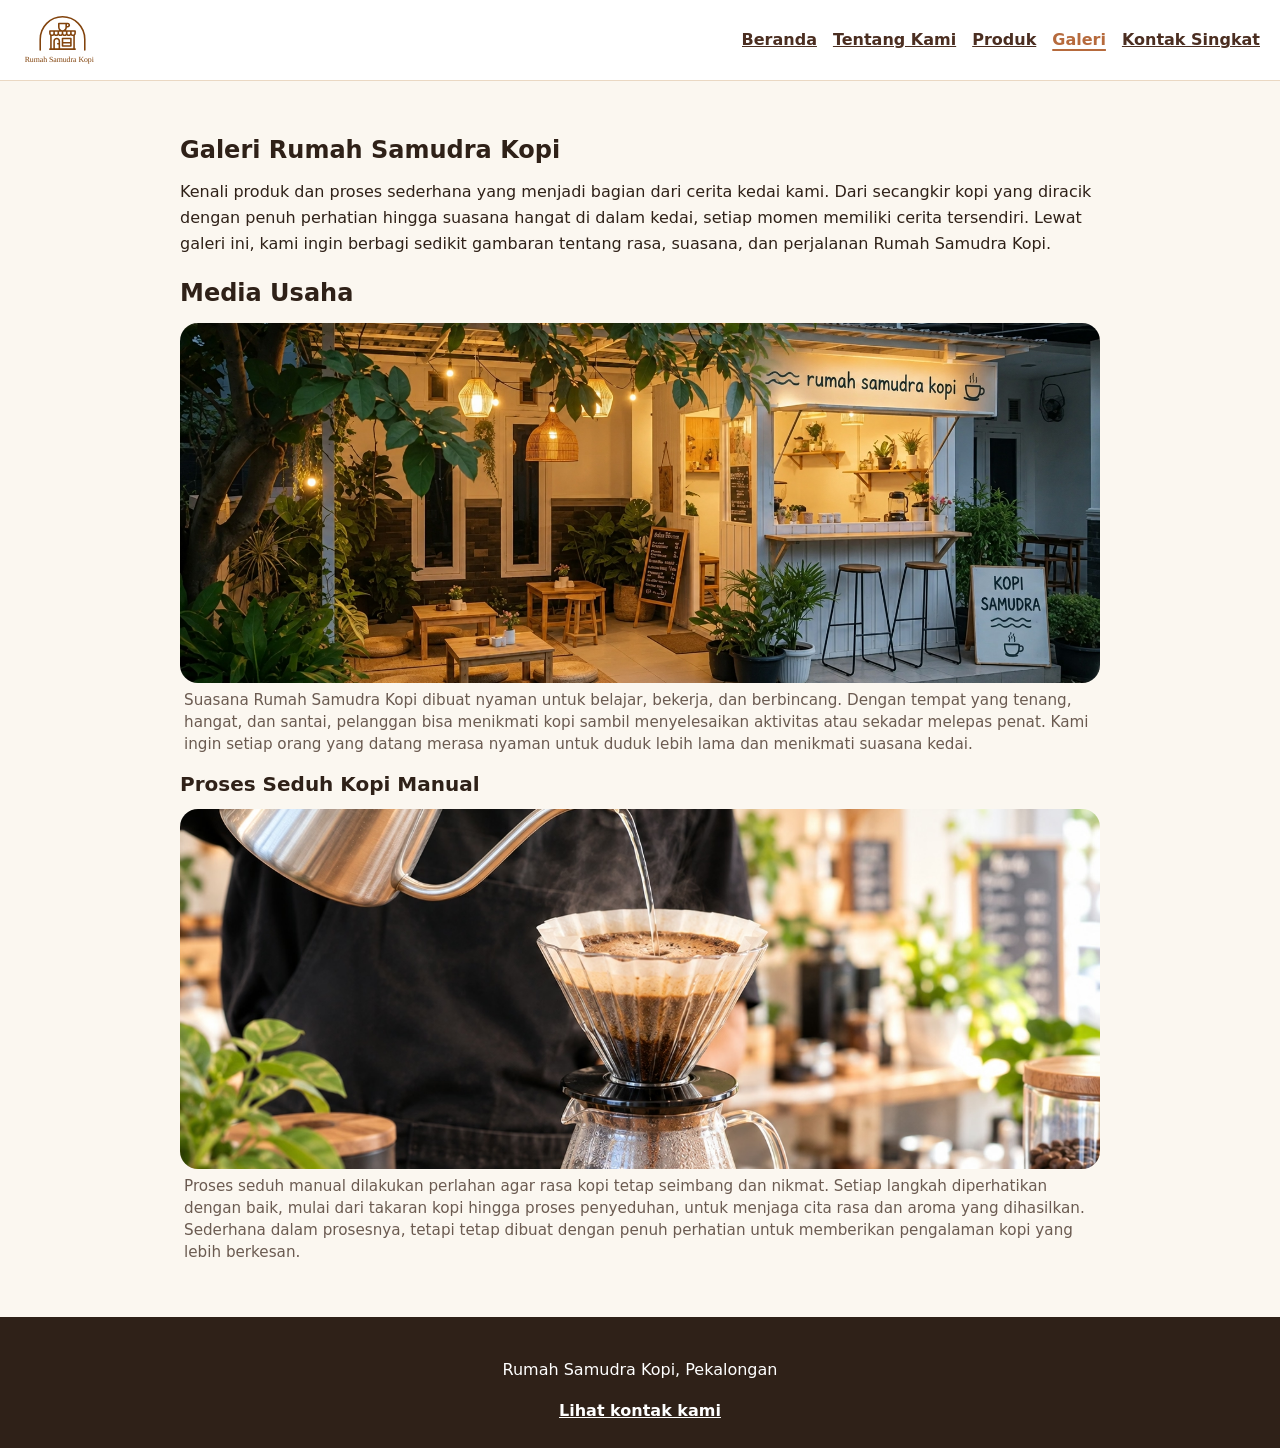
==== galeri.html @ da289825 "feat(p03): tambah media dan katalog produk" ====
<!doctype html>
<html lang="id">
    <head>
        <meta charset="utf-8" />
        <meta name="viewport" content="width=device-width, initial-scale=1" />
        <title>Galeri Rumah Samudra Kopi</title>
        <link rel="stylesheet" href="css/style.css" />
    </head>
    <body>
        <a class="skip-link" href="#galeri">Lewati ke konten utama</a>

        <header class="site-header">
            <a class="brand" href="index.html" aria-label="Rumah Samudra Kopi">
                <img class="brand-logo" src="assets/images/logo_rumah_samudra_kopi.svg" alt="Logo Rumah Samudra Kopi" />
            </a>
            <nav aria-label="Navigasi utama">
                <a href="index.html">Beranda</a>
                <a href="tentang.html">Tentang Kami</a>
                <a href="produk.html">Produk</a>
                <a class="active" aria-current="page" href="galeri.html">Galeri</a>
                <a href="index.html#kontak">Kontak Singkat</a>
            </nav>
        </header>

        <main id="galeri" class="page">
            <section aria-labelledby="galeri-title">
                <h1 id="galeri-title">Galeri Rumah Samudra Kopi</h1>
                <p>Kenali produk dan proses sederhana yang menjadi bagian dari cerita kedai kami. Dari secangkir kopi yang diracik dengan penuh perhatian hingga suasana hangat di dalam kedai, setiap momen memiliki cerita tersendiri. Lewat galeri ini, kami ingin berbagi sedikit gambaran tentang rasa, suasana, dan perjalanan Rumah Samudra Kopi.</p>
            </section>

            <section aria-labelledby="media-title">
                <h2 id="media-title">Media Usaha</h2>
                <div class="gallery-list">
                    <figure class="media-card">
                        <img src="assets/images/rumah_samudra_kopi.avif" alt="Bagian depan Rumah Samudra Kopi dengan area duduk dan tanaman" />
                        <figcaption>Suasana Rumah Samudra Kopi dibuat nyaman untuk belajar, bekerja, dan berbincang. Dengan tempat yang tenang, hangat, dan santai, pelanggan bisa menikmati kopi sambil menyelesaikan aktivitas atau sekadar melepas penat. Kami ingin setiap orang yang datang merasa nyaman untuk duduk lebih lama dan menikmati suasana kedai.</figcaption>
                    </figure>
                    <h3 class="media-title">Proses Seduh Kopi Manual</h3>
                    <figure class="media-card media-card-second">
                        <img src="assets/images/rumah_samudra_kopi2.avif" alt="gambar orang menuang air ke dripper kopi" />
                        <figcaption>Proses seduh manual dilakukan perlahan agar rasa kopi tetap seimbang dan nikmat. Setiap langkah diperhatikan dengan baik, mulai dari takaran kopi hingga proses penyeduhan, untuk menjaga cita rasa dan aroma yang dihasilkan. Sederhana dalam prosesnya, tetapi tetap dibuat dengan penuh perhatian untuk memberikan pengalaman kopi yang lebih berkesan.</figcaption>
                    </figure>
                </div>
            </section>

        </main>

        <footer class="site-footer">
            <p>Rumah Samudra Kopi, Pekalongan</p>
            <a class="whatsapp-link" href="index.html#kontak">Lihat kontak kami</a>
        </footer>
        <script src="js/script.js"></script>
    </body>
</html>
---- css/style.css ----
body {
    margin: 0;
    color: #2f2118;
    background-color: #fbf7f0;
    font-family: system-ui, -apple-system, BlinkMacSystemFont, "Segoe UI", sans-serif;
    line-height: 1.6;
}

button,
input,
textarea,
select {
    font: inherit;
}

.skip-link {
    position: absolute;
    top: -3rem;
    left: 1rem;
    z-index: 2;
    padding: 0.5rem 0.75rem;
    color: #ffffff;
    background: #2f2118;
}

.skip-link:focus {
    top: 1rem;
}

.site-header {
    display: flex;
    align-items: center;
    justify-content: space-between;
    gap: 16px;
    min-width: 0;
    padding: 5px 20px;
    background: #ffffff;
    border-bottom: 1px solid #ead8c3;
    flex-wrap: nowrap;
}

.brand {
    display: inline-flex;
    align-items: center;
    justify-content: center;
    text-decoration: none;
    white-space: nowrap;
    line-height: 1;
    flex: 0 0 auto;
}

.brand-logo {
    display: block;
    width: 85px;
    height: 70px;
    object-fit: contain;
    border-radius: 8px;
    -webkit-border-radius: 8px;
    -moz-border-radius: 8px;
    -ms-border-radius: 8px;
    -o-border-radius: 8px;
}

nav {
    display: flex;
    align-items: center;
    gap: 16px;
    flex-wrap: nowrap;
    white-space: nowrap;
    min-width: 0;
    overflow-x: auto;
    scrollbar-width: thin;
}

nav a,
.whatsapp-link {
    color: #4b2e21;
    font-weight: 700;
}

nav a.active {
    color: #b66a3c;
    text-decoration: underline;
    text-decoration-thickness: 2px;
    text-underline-offset: 4px;
}

a:focus-visible,
button:focus-visible {
    outline: 3px solid #ffd166;
    outline-offset: 4px;
}

.page {
    max-width: 920px;
    margin: 0 auto;
    padding: 32px 20px;
}

.hero {
    position: relative;
    isolation: isolate;
    padding: 36px;
    color: #ffffff;
    background-image: linear-gradient(rgba(47, 33, 24, 0.7), rgba(47, 33, 24, 0.7)), url("../assets/images/rumah_samudra_kopi.avif");
    background-position: center;
    background-size: cover;
    border-radius: 24px;
    -webkit-border-radius: 24px;
    -moz-border-radius: 24px;
    -ms-border-radius: 24px;
    -o-border-radius: 24px;
}

.hero h1 {
    margin: 8px 0;
    font-size: 38px;
    line-height: 1.1;
    font-weight: 700;
}

.hero p {
    margin: 8px 0 16px;
    line-height: 1.5;
    font-weight: 400;
}

.hero .eyebrow {
    margin-bottom: 8px;
    font-size: 14px;
    font-weight: 700;
}

section {
    margin-block: 18px;
}

.page > section > h1,
.page > section > h2,
.page > section > p {
    margin-top: 10px;
    margin-bottom: 10px;
}

.media-title {
    margin: 4px 0 4px;
    font-size: 1.25rem;
    line-height: 1.3;
}

.eyebrow {
    margin: 0 0 8px;
    letter-spacing: 0.14em;
    text-transform: uppercase;
}

.products {
    padding-left: 1.2rem;
}

.products article,
.values-list article {
    padding: 12px 16px;
    margin-bottom: 12px;
    background: #ffffff;
    border-left: 4px solid #b66a3c;
    border-radius: 12px;
}

.products h3,
.products p,
.values-list h3,
.values-list p {
    margin: 0;
}

.profile-section {
    margin-top: 28px;
}

.profile-image {
    display: block;
    width: 100%;
    max-width: 560px;
    height: 340px;
    margin: 18px 0 14px;
    object-fit: cover;
    object-position: center;
    border-radius: 20px;
    box-shadow: 0 12px 30px rgba(47, 33, 24, 0.12);
}

.info-box {
    width: min(100%, 480px);
    box-sizing: border-box;
    margin: 20px auto 0;
    padding: 14px 16px;
    color: #ffffff;
    background: #4b2e21;
    border-radius: 12px;
    text-align: center;
    box-shadow: 0 8px 18px rgba(75, 46, 33, 0.12);
}

.info-box h3 {
    margin: 0 0 6px;
    font-size: 1rem;
    font-weight: 700;
}

.info-box p {
    margin: 3px 0;
    line-height: 1.35;
    font-weight: 400;
}

.values-list {
    padding-left: 1.2rem;
}

button {
    padding: 12px 18px;
    color: black;
    font-weight: 700;
    cursor: pointer;
    background: yellow;
    border: 0;
    border-radius: 12px;
}

button:focus-visible {
    outline: 3px solid #b84a2b;
    outline-offset: 3px;
}

.site-footer {
    padding: 24px;
    color: #ffffff;
    text-align: center;
    background: #2f2118;
}

.site-footer h2 {
    margin-top: 0;
}

.site-footer .whatsapp-link {
    color: #ffffff;
}

img {
    max-width: 100%;
    height: auto;
}

figure {
    margin: 0 0 16px;
}

figcaption {
    margin-top: 8px;
    color: #6b5b51;
}

.gallery-list {
    display: grid;
    gap: 8px;
}

.media-card-second {
    margin-top: 0;
}

.gallery-list .media-card {
    margin-bottom: 4px;
}

.media-card img {
    display: block;
    width: 100%;
    max-height: 360px;
    object-fit: cover;
    border-radius: 18px;
}

.media-card figcaption {
    margin-top: 6px;
    padding: 0 4px;
    font-size: 0.95rem;
    line-height: 1.45;
}

.table-wrapper {
    overflow-x: auto;
    border-radius: 12px;
}

table {
    width: 100%;
    min-width: 560px;
    border-collapse: collapse;
    background: #ffffff;
}

caption {
    margin-bottom: 8px;
    font-weight: 700;
    text-align: left;
}

th,
td {
    padding: 10px;
    text-align: left;
    border: 1px solid #ead8c3;
}

thead {
    color: #ffffff;
    background: #4b2e21;
}

tbody th {
    font-weight: 700;
}

tbody tr:nth-child(even) {
    background: #fbf7f0;
}

@media (max-width: 640px) {
    .site-header {
        align-items: center;
        flex-direction: row;
        justify-content: space-between;
    }

    nav {
        gap: 10px;
        font-size: 0.9rem;
    }

    .hero {
        padding: 28px 24px;
    }
}
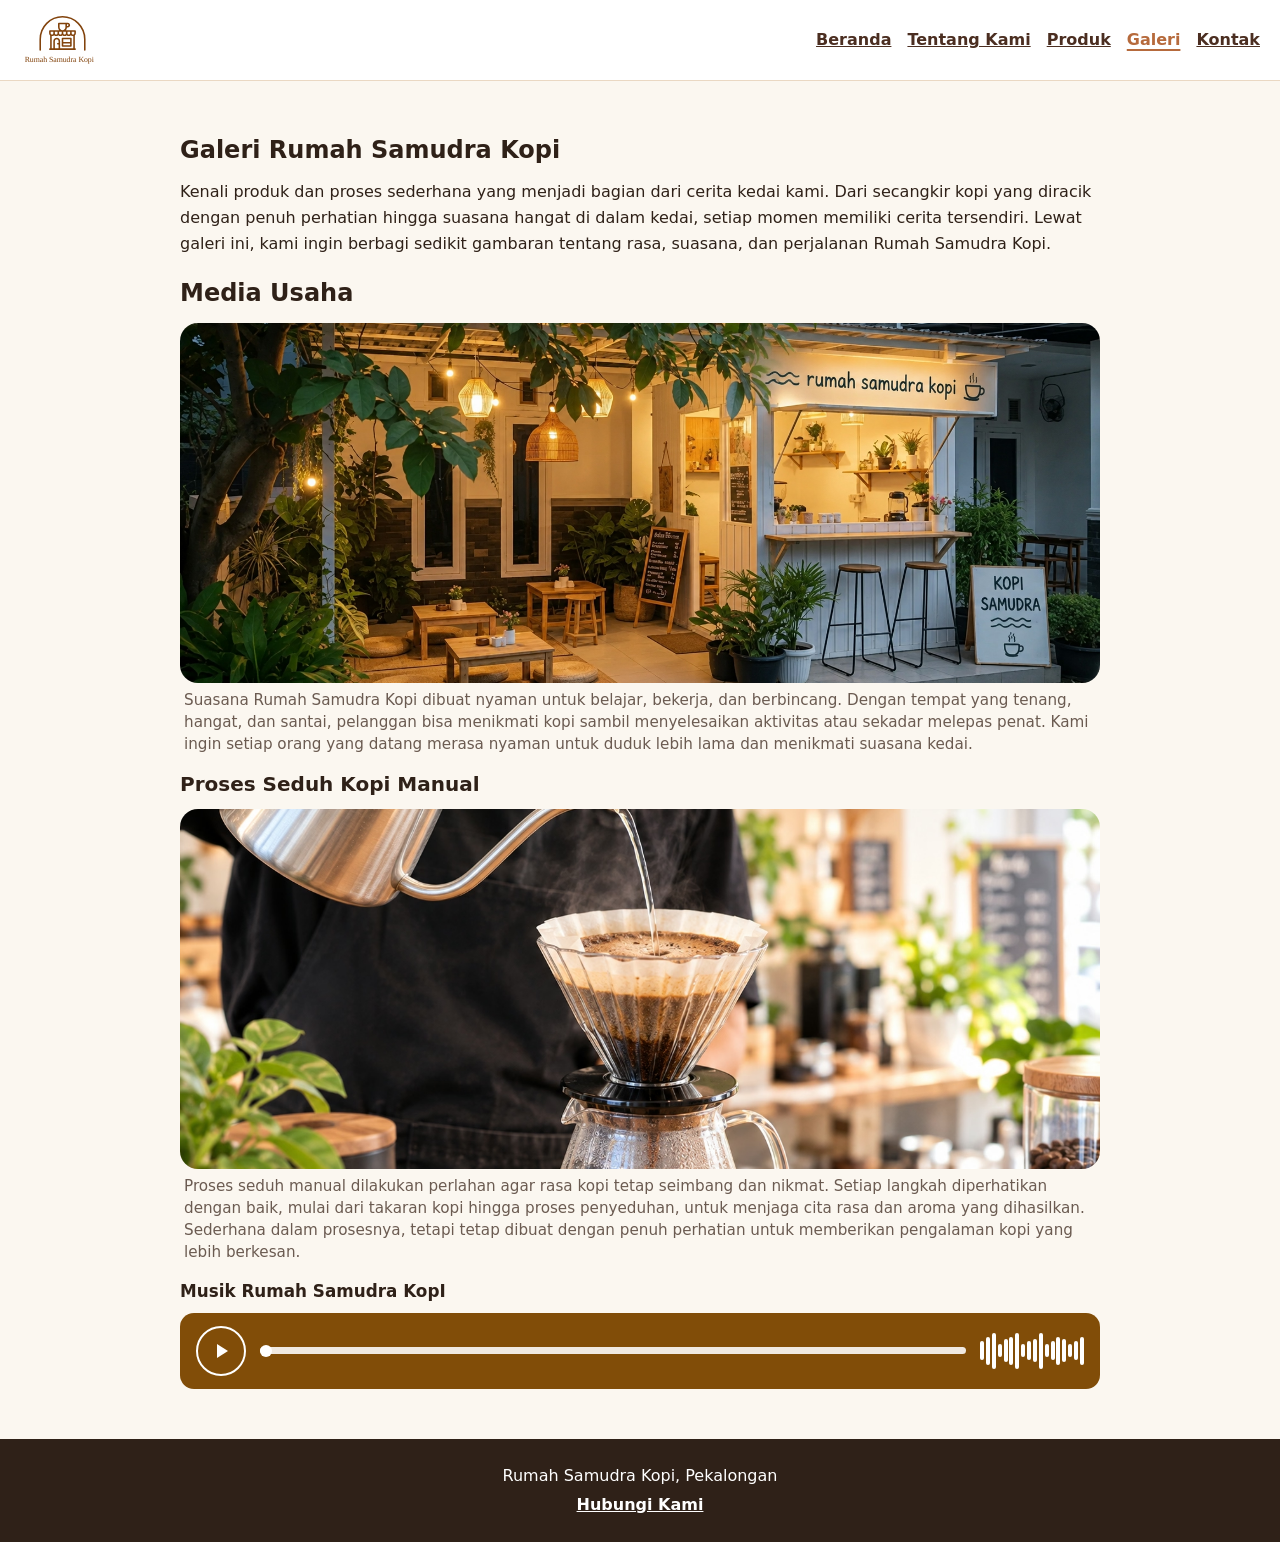
==== commit 67546021: "feat(p04): add accessible contact form and preview" ====
--- a/galeri.html
+++ b/galeri.html
@@ -18,7 +18,7 @@
                 <a href="tentang.html">Tentang Kami</a>
                 <a href="produk.html">Produk</a>
                 <a class="active" aria-current="page" href="galeri.html">Galeri</a>
-                <a href="index.html#kontak">Kontak Singkat</a>
+                <a href="kontak.html">Kontak</a>
             </nav>
         </header>
 
@@ -40,6 +40,17 @@
                         <img src="assets/images/rumah_samudra_kopi2.avif" alt="gambar orang menuang air ke dripper kopi" />
                         <figcaption>Proses seduh manual dilakukan perlahan agar rasa kopi tetap seimbang dan nikmat. Setiap langkah diperhatikan dengan baik, mulai dari takaran kopi hingga proses penyeduhan, untuk menjaga cita rasa dan aroma yang dihasilkan. Sederhana dalam prosesnya, tetapi tetap dibuat dengan penuh perhatian untuk memberikan pengalaman kopi yang lebih berkesan.</figcaption>
                     </figure>
+                    <h3 class="audio-title">Musik Rumah Samudra KopI</h3>
+                    <div class="audio-player" aria-label="Audio Secangkir Cerita">
+                        <audio preload="metadata" src="assets/audio/Secangkir_Cerita.mp3"></audio>
+                        <button class="audio-toggle" type="button" aria-label="Putar Secangkir Cerita">
+                            <svg class="audio-play-icon" viewBox="0 0 24 24" aria-hidden="true"><path d="M8 5v14l11-7z" /></svg>
+                            <svg class="audio-pause-icon" viewBox="0 0 24 24" aria-hidden="true"><path d="M7 5h4v14H7zM15 5h4v14h-4z" /></svg>
+                        </button>
+                        <input class="audio-progress" type="range" min="0" max="100" value="0" aria-label="Posisi audio Secangkir Cerita" />
+                        <span class="audio-waveform" aria-hidden="true"><i></i><i></i><i></i><i></i><i></i><i></i><i></i><i></i><i></i><i></i><i></i><i></i><i></i><i></i><i></i><i></i><i></i><i></i></span>
+                        <span class="visually-hidden audio-status" aria-live="polite">Audio siap diputar.</span>
+                    </div>
                 </div>
             </section>
 
@@ -47,7 +58,7 @@
 
         <footer class="site-footer">
             <p>Rumah Samudra Kopi, Pekalongan</p>
-            <a class="whatsapp-link" href="index.html#kontak">Lihat kontak kami</a>
+            <a class="whatsapp-link" href="index.html#kontak">Hubungi Kami</a>
         </footer>
         <script src="js/script.js"></script>
     </body>
--- a/css/style.css
+++ b/css/style.css
@@ -240,6 +240,10 @@
     background: #2f2118;
 }
 
+.site-footer p {
+    margin: 0 0 4px;
+}
+
 .site-footer h2 {
     margin-top: 0;
 }
@@ -273,6 +277,142 @@
 
 .gallery-list .media-card {
     margin-bottom: 4px;
+}
+
+.audio-title {
+    margin: 6px 0 2px;
+    font-size: 1.05rem;
+    line-height: 1.3;
+}
+
+.audio-player {
+    display: flex;
+    align-items: center;
+    gap: 14px;
+    min-height: 76px;
+    box-sizing: border-box;
+    padding: 10px 16px;
+    color: #ffffff;
+    background: #814d08;
+    border-radius: 14px;
+}
+
+.audio-toggle {
+    display: grid;
+    flex: 0 0 50px;
+    place-items: center;
+    width: 50px;
+    height: 50px;
+    padding: 0;
+    color: #ffffff;
+    background: transparent;
+    border: 2px solid currentColor;
+    border-radius: 50%;
+}
+
+.audio-toggle svg {
+    width: 24px;
+    height: 24px;
+    fill: currentColor;
+}
+
+.audio-pause-icon,
+.audio-player.is-playing .audio-play-icon {
+    display: none;
+}
+
+.audio-player.is-playing .audio-pause-icon {
+    display: block;
+}
+
+.audio-progress {
+    flex: 1 1 auto;
+    min-width: 30px;
+    height: 24px;
+    margin: 0;
+    appearance: none;
+    background: transparent;
+    cursor: pointer;
+}
+
+.audio-progress::-webkit-slider-runnable-track {
+    height: 7px;
+    background: rgba(255, 255, 255, 0.88);
+    border-radius: 999px;
+}
+
+.audio-progress::-moz-range-track {
+    height: 7px;
+    background: rgba(255, 255, 255, 0.88);
+    border-radius: 999px;
+}
+
+.audio-progress::-webkit-slider-thumb {
+    width: 12px;
+    height: 12px;
+    margin-top: -2.5px;
+    appearance: none;
+    background: #ffffff;
+    border: 0;
+    border-radius: 50%;
+}
+
+.audio-progress::-moz-range-thumb {
+    width: 12px;
+    height: 12px;
+    background: #ffffff;
+    border: 0;
+    border-radius: 50%;
+}
+
+.audio-waveform {
+    display: flex;
+    flex: 0 0 104px;
+    align-items: center;
+    justify-content: space-between;
+    height: 36px;
+    overflow: hidden;
+}
+
+.audio-waveform i {
+    width: 4px;
+    height: 35%;
+    background: #ffffff;
+    border-radius: 4px;
+}
+
+.audio-waveform i:nth-child(4n + 1) { height: 52%; }
+.audio-waveform i:nth-child(4n + 2) { height: 78%; }
+.audio-waveform i:nth-child(4n + 3) { height: 100%; }
+.audio-waveform i:nth-child(5n) { height: 64%; }
+
+.visually-hidden {
+    position: absolute;
+    width: 1px;
+    height: 1px;
+    padding: 0;
+    margin: -1px;
+    overflow: hidden;
+    clip: rect(0, 0, 0, 0);
+    white-space: nowrap;
+    border: 0;
+}
+
+.audio-player.has-error {
+    flex-wrap: wrap;
+}
+
+.audio-player.has-error .audio-status {
+    position: static;
+    width: auto;
+    height: auto;
+    flex-basis: 100%;
+    margin: 0;
+    padding: 0 4px 2px;
+    overflow: visible;
+    clip: auto;
+    white-space: normal;
+    font-size: 0.8rem;
 }
 
 .media-card img {
@@ -295,6 +435,51 @@
     border-radius: 12px;
 }
 
+.field {
+    margin-bottom: 16px;
+}
+
+.field label {
+    display: block;
+    margin-bottom: 6px;
+}
+
+.field input,
+.field select,
+.field textarea {
+    box-sizing: border-box;
+    width: 100%;
+    padding: 10px;
+    border: 1px solid #dccbbc;
+    border-radius: 8px;
+    background: #ffffff;
+}
+
+fieldset {
+    display: grid;
+    gap: 8px;
+    margin: 0 0 16px;
+    padding: 12px;
+    border: 1px solid #dccbbc;
+    border-radius: 8px;
+}
+
+fieldset label {
+    font-weight: 400;
+}
+
+#form-kontak {
+    max-width: 680px;
+}
+
+#preview-form {
+    max-width: 680px;
+    padding: 16px;
+    white-space: pre-wrap;
+    background: #ffffff;
+    border: 1px solid #dccbbc;
+}
+
 table {
     width: 100%;
     min-width: 560px;
@@ -340,6 +525,28 @@
         font-size: 0.9rem;
     }
 
+    .audio-player {
+        gap: 10px;
+        min-height: 68px;
+        padding: 8px 12px;
+        border-radius: 12px;
+    }
+
+    .audio-toggle {
+        flex-basis: 44px;
+        width: 44px;
+        height: 44px;
+    }
+
+    .audio-waveform {
+        flex-basis: 64px;
+        height: 32px;
+    }
+
+    .audio-waveform i {
+        width: 3px;
+    }
+
     .hero {
         padding: 28px 24px;
     }
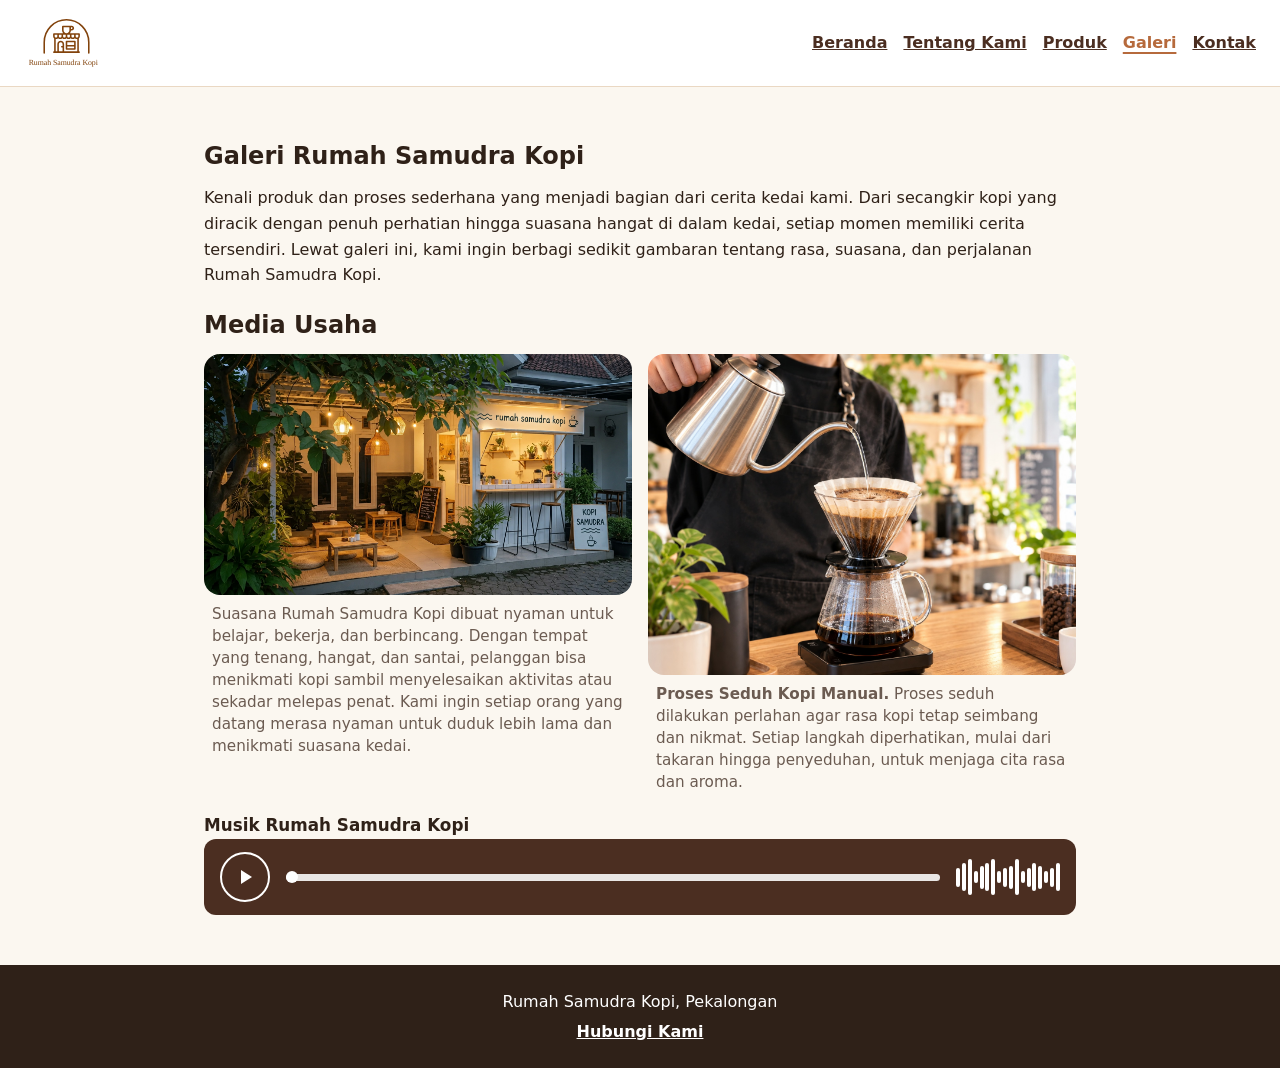
==== commit 3cc172d5: "feat: refresh landing and gallery content" ====
--- a/galeri.html
+++ b/galeri.html
@@ -30,27 +30,26 @@
 
             <section aria-labelledby="media-title">
                 <h2 id="media-title">Media Usaha</h2>
-                <div class="gallery-list">
+                <div class="gallery-grid">
                     <figure class="media-card">
                         <img src="assets/images/rumah_samudra_kopi.avif" alt="Bagian depan Rumah Samudra Kopi dengan area duduk dan tanaman" />
                         <figcaption>Suasana Rumah Samudra Kopi dibuat nyaman untuk belajar, bekerja, dan berbincang. Dengan tempat yang tenang, hangat, dan santai, pelanggan bisa menikmati kopi sambil menyelesaikan aktivitas atau sekadar melepas penat. Kami ingin setiap orang yang datang merasa nyaman untuk duduk lebih lama dan menikmati suasana kedai.</figcaption>
                     </figure>
-                    <h3 class="media-title">Proses Seduh Kopi Manual</h3>
-                    <figure class="media-card media-card-second">
+                    <figure class="media-card">
                         <img src="assets/images/rumah_samudra_kopi2.avif" alt="gambar orang menuang air ke dripper kopi" />
-                        <figcaption>Proses seduh manual dilakukan perlahan agar rasa kopi tetap seimbang dan nikmat. Setiap langkah diperhatikan dengan baik, mulai dari takaran kopi hingga proses penyeduhan, untuk menjaga cita rasa dan aroma yang dihasilkan. Sederhana dalam prosesnya, tetapi tetap dibuat dengan penuh perhatian untuk memberikan pengalaman kopi yang lebih berkesan.</figcaption>
+                        <figcaption><strong>Proses Seduh Kopi Manual.</strong> Proses seduh dilakukan perlahan agar rasa kopi tetap seimbang dan nikmat. Setiap langkah diperhatikan, mulai dari takaran hingga penyeduhan, untuk menjaga cita rasa dan aroma.</figcaption>
                     </figure>
-                    <h3 class="audio-title">Musik Rumah Samudra KopI</h3>
-                    <div class="audio-player" aria-label="Audio Secangkir Cerita">
-                        <audio preload="metadata" src="assets/audio/Secangkir_Cerita.mp3"></audio>
-                        <button class="audio-toggle" type="button" aria-label="Putar Secangkir Cerita">
-                            <svg class="audio-play-icon" viewBox="0 0 24 24" aria-hidden="true"><path d="M8 5v14l11-7z" /></svg>
-                            <svg class="audio-pause-icon" viewBox="0 0 24 24" aria-hidden="true"><path d="M7 5h4v14H7zM15 5h4v14h-4z" /></svg>
-                        </button>
-                        <input class="audio-progress" type="range" min="0" max="100" value="0" aria-label="Posisi audio Secangkir Cerita" />
-                        <span class="audio-waveform" aria-hidden="true"><i></i><i></i><i></i><i></i><i></i><i></i><i></i><i></i><i></i><i></i><i></i><i></i><i></i><i></i><i></i><i></i><i></i><i></i></span>
-                        <span class="visually-hidden audio-status" aria-live="polite">Audio siap diputar.</span>
-                    </div>
+                </div>
+                <h3 class="audio-title">Musik Rumah Samudra Kopi</h3>
+                <div class="audio-player" aria-label="Audio Secangkir Cerita">
+                    <audio preload="metadata" src="assets/audio/Secangkir_Cerita.mp3"></audio>
+                    <button class="audio-toggle" type="button" aria-label="Putar Secangkir Cerita">
+                        <svg class="audio-play-icon" viewBox="0 0 24 24" aria-hidden="true"><path d="M8 5v14l11-7z" /></svg>
+                        <svg class="audio-pause-icon" viewBox="0 0 24 24" aria-hidden="true"><path d="M7 5h4v14H7zM15 5h4v14h-4z" /></svg>
+                    </button>
+                    <input class="audio-progress" type="range" min="0" max="100" value="0" aria-label="Posisi audio Secangkir Cerita" />
+                    <span class="audio-waveform" aria-hidden="true"><i></i><i></i><i></i><i></i><i></i><i></i><i></i><i></i><i></i><i></i><i></i><i></i><i></i><i></i><i></i><i></i><i></i><i></i></span>
+                    <span class="visually-hidden audio-status" aria-live="polite">Audio siap diputar.</span>
                 </div>
             </section>
 
--- a/css/style.css
+++ b/css/style.css
@@ -1,8 +1,41 @@
+:root {
+    --color-primary: #4b2e21;
+    --color-primary-strong: #2f2118;
+    --color-accent: #b66a3c;
+    --color-text: #2f2118;
+    --color-muted: #6b5b51;
+    --color-surface: #ffffff;
+    --color-page: #fbf7f0;
+    --color-border: #dccbbc;
+    --color-border-soft: #ead8c3;
+    --color-focus: #1d4ed8;
+    --color-on-primary: #ffffff;
+    --space-1: 0.5rem;
+    --space-2: 0.75rem;
+    --space-3: 1rem;
+    --space-4: 1.5rem;
+    --space-5: 2rem;
+    --radius-sm: 0.5rem;
+    --radius-md: 0.75rem;
+    --radius-lg: 1rem;
+    --radius-xs: 0.25rem;
+    --radius-pill: 999px;
+    --shadow-card: 0 0.75rem 1.875rem rgb(47 33 24 / 0.12);
+    --shadow-soft: 0 0.5rem 1.125rem rgb(75 46 33 / 0.12);
+}
+
+*,
+*::before,
+*::after {
+    box-sizing: border-box;
+}
+
 body {
     margin: 0;
-    color: #2f2118;
-    background-color: #fbf7f0;
+    color: var(--color-text);
+    background-color: var(--color-page);
     font-family: system-ui, -apple-system, BlinkMacSystemFont, "Segoe UI", sans-serif;
+    font-size: 1rem;
     line-height: 1.6;
 }
 
@@ -18,9 +51,10 @@
     top: -3rem;
     left: 1rem;
     z-index: 2;
-    padding: 0.5rem 0.75rem;
-    color: #ffffff;
-    background: #2f2118;
+    padding: var(--space-1) var(--space-2);
+    color: var(--color-on-primary);
+    background: var(--color-primary-strong);
+    border-radius: var(--radius-sm);
 }
 
 .skip-link:focus {
@@ -31,11 +65,11 @@
     display: flex;
     align-items: center;
     justify-content: space-between;
-    gap: 16px;
+    gap: var(--space-3);
     min-width: 0;
-    padding: 5px 20px;
-    background: #ffffff;
-    border-bottom: 1px solid #ead8c3;
+    padding: var(--space-1) var(--space-4);
+    background: var(--color-surface);
+    border-bottom: 1px solid var(--color-border-soft);
     flex-wrap: nowrap;
 }
 
@@ -54,17 +88,13 @@
     width: 85px;
     height: 70px;
     object-fit: contain;
-    border-radius: 8px;
-    -webkit-border-radius: 8px;
-    -moz-border-radius: 8px;
-    -ms-border-radius: 8px;
-    -o-border-radius: 8px;
+    border-radius: var(--radius-sm);
 }
 
 nav {
     display: flex;
     align-items: center;
-    gap: 16px;
+    gap: var(--space-3);
     flex-wrap: nowrap;
     white-space: nowrap;
     min-width: 0;
@@ -74,60 +104,90 @@
 
 nav a,
 .whatsapp-link {
-    color: #4b2e21;
+    color: var(--color-primary);
     font-weight: 700;
 }
 
 nav a.active {
-    color: #b66a3c;
+    color: var(--color-accent);
     text-decoration: underline;
     text-decoration-thickness: 2px;
     text-underline-offset: 4px;
 }
 
-a:focus-visible,
-button:focus-visible {
-    outline: 3px solid #ffd166;
-    outline-offset: 4px;
+:focus-visible {
+    outline: 3px solid var(--color-focus);
+    outline-offset: 3px;
+    border-radius: var(--radius-sm);
 }
 
 .page {
     max-width: 920px;
     margin: 0 auto;
-    padding: 32px 20px;
+    padding: var(--space-5) var(--space-4);
 }
 
 .hero {
-    position: relative;
-    isolation: isolate;
-    padding: 36px;
-    color: #ffffff;
-    background-image: linear-gradient(rgba(47, 33, 24, 0.7), rgba(47, 33, 24, 0.7)), url("../assets/images/rumah_samudra_kopi.avif");
-    background-position: center;
-    background-size: cover;
-    border-radius: 24px;
-    -webkit-border-radius: 24px;
-    -moz-border-radius: 24px;
-    -ms-border-radius: 24px;
-    -o-border-radius: 24px;
+    display: grid;
+    grid-template-columns: minmax(0, 1.2fr) minmax(0, 0.8fr);
+    align-items: center;
+    gap: var(--space-4);
+    padding: var(--space-5);
+    color: var(--color-on-primary);
+    background: var(--color-primary-strong);
+    border-radius: var(--radius-lg);
+}
+
+.hero-content {
+    min-width: 0;
+}
+
+.hero-about {
+    grid-template-columns: minmax(0, 1fr);
+    align-content: start;
+    gap: 0;
+}
+
+.page > .hero-about > .eyebrow {
+    margin-bottom: 0;
+}
+
+.page > .hero-about > h1 {
+    margin: var(--space-1) 0;
+}
+
+.hero > p:not(.eyebrow) {
+    grid-column: 1 / -1;
+}
+
+.hero-about > p:not(.eyebrow) {
+    margin-top: 0;
+}
+
+.hero-image {
+    display: block;
+    width: 100%;
+    aspect-ratio: 4 / 3;
+    object-fit: cover;
+    border-radius: var(--radius-md);
 }
 
 .hero h1 {
-    margin: 8px 0;
-    font-size: 38px;
+    margin: var(--space-2) 0;
+    font-size: 2.375rem;
     line-height: 1.1;
     font-weight: 700;
 }
 
 .hero p {
-    margin: 8px 0 16px;
+    margin: var(--space-2) 0 var(--space-3);
     line-height: 1.5;
     font-weight: 400;
 }
 
 .hero .eyebrow {
-    margin-bottom: 8px;
-    font-size: 14px;
+    margin-bottom: var(--space-2);
+    font-size: 0.875rem;
     font-weight: 700;
 }
 
@@ -143,13 +203,13 @@
 }
 
 .media-title {
-    margin: 4px 0 4px;
+    margin: var(--space-1) 0;
     font-size: 1.25rem;
     line-height: 1.3;
 }
 
 .eyebrow {
-    margin: 0 0 8px;
+    margin: 0 0 var(--space-2);
     letter-spacing: 0.14em;
     text-transform: uppercase;
 }
@@ -160,11 +220,12 @@
 
 .products article,
 .values-list article {
-    padding: 12px 16px;
-    margin-bottom: 12px;
-    background: #ffffff;
-    border-left: 4px solid #b66a3c;
-    border-radius: 12px;
+    padding: var(--space-3);
+    margin-bottom: var(--space-3);
+    background: var(--color-surface);
+    border: 1px solid var(--color-border);
+    border-left: 4px solid var(--color-accent);
+    border-radius: var(--radius-md);
 }
 
 .products h3,
@@ -174,8 +235,78 @@
     margin: 0;
 }
 
+.product-grid {
+    display: grid;
+    grid-template-columns: repeat(3, minmax(0, 1fr));
+    gap: var(--space-3);
+}
+
+.product-card {
+    position: relative;
+    display: flex;
+    flex-direction: column;
+    min-width: 0;
+    padding: var(--space-3);
+    background: var(--color-surface);
+    border: 1px solid var(--color-border);
+    border-radius: var(--radius-md);
+}
+
+.product-badge {
+    position: absolute;
+    inset-block-start: var(--space-2);
+    inset-inline-end: var(--space-2);
+    padding: 0.25rem var(--space-2);
+    color: var(--color-text);
+    background: #facc15;
+    border-radius: var(--radius-pill);
+    font-size: 0.8rem;
+    font-weight: 700;
+}
+
+.product-card h3 {
+    margin: 0 0 var(--space-2);
+    padding-block-start: var(--space-4);
+}
+
+.product-card p {
+    margin: 0 0 var(--space-2);
+}
+
+.product-card .price {
+    font-weight: 700;
+}
+
+.card-actions {
+    display: flex;
+    flex-wrap: wrap;
+    align-items: center;
+    gap: var(--space-2);
+    margin-top: auto;
+    padding-top: var(--space-3);
+}
+
+.card-actions .button {
+    display: inline-block;
+    padding: var(--space-1) var(--space-2);
+    color: var(--color-on-primary);
+    background: var(--color-primary);
+    border-radius: var(--radius-sm);
+    font-weight: 700;
+    text-decoration: none;
+}
+
+.card-actions .button:hover {
+    background: var(--color-primary-strong);
+}
+
+.card-actions > a:not(.button) {
+    color: var(--color-primary);
+    font-weight: 700;
+}
+
 .profile-section {
-    margin-top: 28px;
+    margin-top: var(--space-5);
 }
 
 .profile-image {
@@ -183,33 +314,32 @@
     width: 100%;
     max-width: 560px;
     height: 340px;
-    margin: 18px 0 14px;
+    margin: var(--space-4) 0 var(--space-3);
     object-fit: cover;
     object-position: center;
-    border-radius: 20px;
-    box-shadow: 0 12px 30px rgba(47, 33, 24, 0.12);
+    border-radius: var(--radius-lg);
+    box-shadow: var(--shadow-card);
 }
 
 .info-box {
     width: min(100%, 480px);
-    box-sizing: border-box;
-    margin: 20px auto 0;
-    padding: 14px 16px;
-    color: #ffffff;
-    background: #4b2e21;
-    border-radius: 12px;
+    margin: var(--space-4) auto 0;
+    padding: var(--space-3);
+    color: var(--color-on-primary);
+    background: var(--color-primary);
+    border-radius: var(--radius-md);
     text-align: center;
-    box-shadow: 0 8px 18px rgba(75, 46, 33, 0.12);
+    box-shadow: var(--shadow-soft);
 }
 
 .info-box h3 {
-    margin: 0 0 6px;
+    margin: 0 0 var(--space-1);
     font-size: 1rem;
     font-weight: 700;
 }
 
 .info-box p {
-    margin: 3px 0;
+    margin: var(--space-1) 0;
     line-height: 1.35;
     font-weight: 400;
 }
@@ -219,25 +349,24 @@
 }
 
 button {
-    padding: 12px 18px;
-    color: black;
+    padding: var(--space-2) var(--space-3);
+    color: var(--color-on-primary);
     font-weight: 700;
     cursor: pointer;
-    background: yellow;
+    background: var(--color-primary);
     border: 0;
-    border-radius: 12px;
-}
-
-button:focus-visible {
-    outline: 3px solid #b84a2b;
-    outline-offset: 3px;
+    border-radius: var(--radius-sm);
+}
+
+button:hover {
+    background: var(--color-primary-strong);
 }
 
 .site-footer {
     padding: 24px;
-    color: #ffffff;
+    color: var(--color-on-primary);
     text-align: center;
-    background: #2f2118;
+    background: var(--color-primary-strong);
 }
 
 .site-footer p {
@@ -249,7 +378,7 @@
 }
 
 .site-footer .whatsapp-link {
-    color: #ffffff;
+    color: var(--color-on-primary);
 }
 
 img {
@@ -263,20 +392,13 @@
 
 figcaption {
     margin-top: 8px;
-    color: #6b5b51;
-}
-
-.gallery-list {
+    color: var(--color-muted);
+}
+
+.gallery-grid {
     display: grid;
-    gap: 8px;
-}
-
-.media-card-second {
-    margin-top: 0;
-}
-
-.gallery-list .media-card {
-    margin-bottom: 4px;
+    grid-template-columns: repeat(2, minmax(0, 1fr));
+    gap: var(--space-3);
 }
 
 .audio-title {
@@ -288,13 +410,12 @@
 .audio-player {
     display: flex;
     align-items: center;
-    gap: 14px;
+    gap: var(--space-3);
     min-height: 76px;
-    box-sizing: border-box;
-    padding: 10px 16px;
-    color: #ffffff;
-    background: #814d08;
-    border-radius: 14px;
+    padding: var(--space-2) var(--space-3);
+    color: var(--color-on-primary);
+    background: var(--color-primary);
+    border-radius: var(--radius-md);
 }
 
 .audio-toggle {
@@ -304,10 +425,10 @@
     width: 50px;
     height: 50px;
     padding: 0;
-    color: #ffffff;
+    color: var(--color-on-primary);
     background: transparent;
     border: 2px solid currentColor;
-    border-radius: 50%;
+    border-radius: var(--radius-pill);
 }
 
 .audio-toggle svg {
@@ -330,6 +451,8 @@
     min-width: 30px;
     height: 24px;
     margin: 0;
+    -webkit-appearance: none;
+    -moz-appearance: none;
     appearance: none;
     background: transparent;
     cursor: pointer;
@@ -337,32 +460,34 @@
 
 .audio-progress::-webkit-slider-runnable-track {
     height: 7px;
-    background: rgba(255, 255, 255, 0.88);
-    border-radius: 999px;
+    background: rgb(255 255 255 / 0.88);
+    border-radius: var(--radius-pill);
 }
 
 .audio-progress::-moz-range-track {
     height: 7px;
-    background: rgba(255, 255, 255, 0.88);
-    border-radius: 999px;
+    background: rgb(255 255 255 / 0.88);
+    border-radius: var(--radius-pill);
 }
 
 .audio-progress::-webkit-slider-thumb {
     width: 12px;
     height: 12px;
     margin-top: -2.5px;
+    -webkit-appearance: none;
+    -moz-appearance: none;
     appearance: none;
-    background: #ffffff;
+    background: var(--color-surface);
     border: 0;
-    border-radius: 50%;
+    border-radius: var(--radius-pill);
 }
 
 .audio-progress::-moz-range-thumb {
     width: 12px;
     height: 12px;
-    background: #ffffff;
+    background: var(--color-surface);
     border: 0;
-    border-radius: 50%;
+    border-radius: var(--radius-pill);
 }
 
 .audio-waveform {
@@ -377,8 +502,8 @@
 .audio-waveform i {
     width: 4px;
     height: 35%;
-    background: #ffffff;
-    border-radius: 4px;
+    background: var(--color-on-primary);
+    border-radius: var(--radius-xs);
 }
 
 .audio-waveform i:nth-child(4n + 1) { height: 52%; }
@@ -420,48 +545,54 @@
     width: 100%;
     max-height: 360px;
     object-fit: cover;
-    border-radius: 18px;
+    border-radius: var(--radius-lg);
 }
 
 .media-card figcaption {
-    margin-top: 6px;
-    padding: 0 4px;
+    margin-top: var(--space-1);
+    padding: 0 var(--space-1);
     font-size: 0.95rem;
     line-height: 1.45;
 }
 
 .table-wrapper {
     overflow-x: auto;
-    border-radius: 12px;
+    border-radius: var(--radius-md);
 }
 
 .field {
-    margin-bottom: 16px;
+    margin-bottom: var(--space-3);
 }
 
 .field label {
     display: block;
-    margin-bottom: 6px;
+    margin-bottom: var(--space-1);
 }
 
 .field input,
 .field select,
 .field textarea {
-    box-sizing: border-box;
     width: 100%;
-    padding: 10px;
-    border: 1px solid #dccbbc;
-    border-radius: 8px;
-    background: #ffffff;
+    padding: var(--space-2);
+    color: var(--color-text);
+    border: 1px solid var(--color-border);
+    border-radius: var(--radius-sm);
+    background: var(--color-surface);
+}
+
+.field input[type="radio"],
+.field input[type="checkbox"] {
+    width: auto;
 }
 
 fieldset {
-    display: grid;
-    gap: 8px;
-    margin: 0 0 16px;
-    padding: 12px;
-    border: 1px solid #dccbbc;
-    border-radius: 8px;
+    display: flex;
+    flex-direction: column;
+    gap: var(--space-1);
+    margin: 0 0 var(--space-3);
+    padding: var(--space-3);
+    border: 1px solid var(--color-border);
+    border-radius: var(--radius-sm);
 }
 
 fieldset label {
@@ -474,35 +605,36 @@
 
 #preview-form {
     max-width: 680px;
-    padding: 16px;
+    padding: var(--space-3);
     white-space: pre-wrap;
-    background: #ffffff;
-    border: 1px solid #dccbbc;
+    background: var(--color-surface);
+    border: 1px solid var(--color-border);
+    border-radius: var(--radius-sm);
 }
 
 table {
     width: 100%;
     min-width: 560px;
     border-collapse: collapse;
-    background: #ffffff;
+    background: var(--color-surface);
 }
 
 caption {
-    margin-bottom: 8px;
+    margin-bottom: var(--space-2);
     font-weight: 700;
     text-align: left;
 }
 
 th,
 td {
-    padding: 10px;
+    padding: var(--space-2);
     text-align: left;
-    border: 1px solid #ead8c3;
+    border: 1px solid var(--color-border-soft);
 }
 
 thead {
-    color: #ffffff;
-    background: #4b2e21;
+    color: var(--color-on-primary);
+    background: var(--color-primary);
 }
 
 tbody th {
@@ -510,7 +642,7 @@
 }
 
 tbody tr:nth-child(even) {
-    background: #fbf7f0;
+    background: var(--color-page);
 }
 
 @media (max-width: 640px) {
@@ -528,8 +660,8 @@
     .audio-player {
         gap: 10px;
         min-height: 68px;
-        padding: 8px 12px;
-        border-radius: 12px;
+        padding: var(--space-1) var(--space-2);
+        border-radius: var(--radius-md);
     }
 
     .audio-toggle {
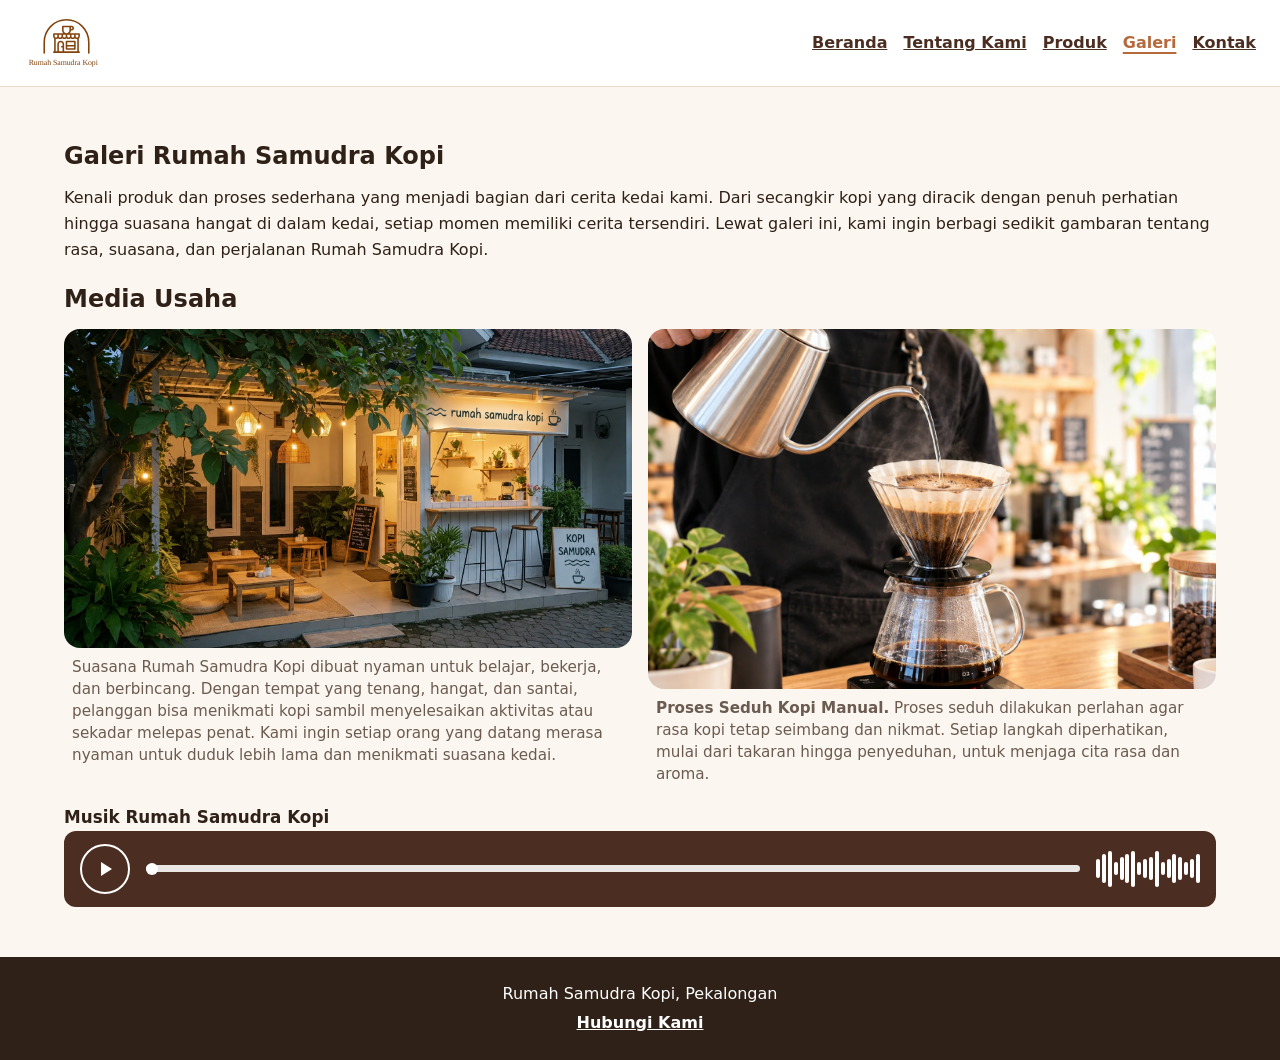
==== commit 48a5df11: "feat: finalize responsive website updates" ====
--- a/galeri.html
+++ b/galeri.html
@@ -11,7 +11,7 @@
 
         <header class="site-header">
             <a class="brand" href="index.html" aria-label="Rumah Samudra Kopi">
-                <img class="brand-logo" src="assets/images/logo_rumah_samudra_kopi.svg" alt="Logo Rumah Samudra Kopi" />
+                <img class="brand-logo" src="assets/images/logo_rumah_samudra_kopi.svg" width="666" height="480" alt="Logo Rumah Samudra Kopi" />
             </a>
             <nav aria-label="Navigasi utama">
                 <a href="index.html">Beranda</a>
@@ -32,11 +32,11 @@
                 <h2 id="media-title">Media Usaha</h2>
                 <div class="gallery-grid">
                     <figure class="media-card">
-                        <img src="assets/images/rumah_samudra_kopi.avif" alt="Bagian depan Rumah Samudra Kopi dengan area duduk dan tanaman" />
+                        <img src="assets/images/rumah_samudra_kopi.avif" width="1673" height="940" loading="lazy" alt="Bagian depan Rumah Samudra Kopi dengan area duduk dan tanaman" />
                         <figcaption>Suasana Rumah Samudra Kopi dibuat nyaman untuk belajar, bekerja, dan berbincang. Dengan tempat yang tenang, hangat, dan santai, pelanggan bisa menikmati kopi sambil menyelesaikan aktivitas atau sekadar melepas penat. Kami ingin setiap orang yang datang merasa nyaman untuk duduk lebih lama dan menikmati suasana kedai.</figcaption>
                     </figure>
                     <figure class="media-card">
-                        <img src="assets/images/rumah_samudra_kopi2.avif" alt="gambar orang menuang air ke dripper kopi" />
+                        <img src="assets/images/rumah_samudra_kopi2.avif" width="1448" height="1086" loading="lazy" alt="Orang menuang air ke dripper kopi" />
                         <figcaption><strong>Proses Seduh Kopi Manual.</strong> Proses seduh dilakukan perlahan agar rasa kopi tetap seimbang dan nikmat. Setiap langkah diperhatikan, mulai dari takaran hingga penyeduhan, untuk menjaga cita rasa dan aroma.</figcaption>
                     </figure>
                 </div>
--- a/css/style.css
+++ b/css/style.css
@@ -63,14 +63,13 @@
 
 .site-header {
     display: flex;
-    align-items: center;
-    justify-content: space-between;
+    flex-direction: column;
+    align-items: flex-start;
     gap: var(--space-3);
     min-width: 0;
     padding: var(--space-1) var(--space-4);
     background: var(--color-surface);
     border-bottom: 1px solid var(--color-border-soft);
-    flex-wrap: nowrap;
 }
 
 .brand {
@@ -94,12 +93,9 @@
 nav {
     display: flex;
     align-items: center;
-    gap: var(--space-3);
-    flex-wrap: nowrap;
-    white-space: nowrap;
+    gap: var(--space-2) var(--space-3);
+    flex-wrap: wrap;
     min-width: 0;
-    overflow-x: auto;
-    scrollbar-width: thin;
 }
 
 nav a,
@@ -122,17 +118,17 @@
 }
 
 .page {
-    max-width: 920px;
+    width: min(100% - 2rem, 72rem);
     margin: 0 auto;
-    padding: var(--space-5) var(--space-4);
+    padding-block: clamp(1.5rem, 4vw, 2rem);
 }
 
 .hero {
     display: grid;
-    grid-template-columns: minmax(0, 1.2fr) minmax(0, 0.8fr);
+    grid-template-columns: 1fr;
     align-items: center;
     gap: var(--space-4);
-    padding: var(--space-5);
+    padding: clamp(1rem, 3vw, 2rem);
     color: var(--color-on-primary);
     background: var(--color-primary-strong);
     border-radius: var(--radius-lg);
@@ -174,7 +170,7 @@
 
 .hero h1 {
     margin: var(--space-2) 0;
-    font-size: 2.375rem;
+    font-size: clamp(2rem, 1.5rem + 2vw, 2.375rem);
     line-height: 1.1;
     font-weight: 700;
 }
@@ -237,7 +233,7 @@
 
 .product-grid {
     display: grid;
-    grid-template-columns: repeat(3, minmax(0, 1fr));
+    grid-template-columns: minmax(0, 1fr);
     gap: var(--space-3);
 }
 
@@ -313,7 +309,8 @@
     display: block;
     width: 100%;
     max-width: 560px;
-    height: 340px;
+    height: auto;
+    aspect-ratio: 4 / 3;
     margin: var(--space-4) 0 var(--space-3);
     object-fit: cover;
     object-position: center;
@@ -397,7 +394,7 @@
 
 .gallery-grid {
     display: grid;
-    grid-template-columns: repeat(2, minmax(0, 1fr));
+    grid-template-columns: minmax(0, 1fr);
     gap: var(--space-3);
 }
 
@@ -555,9 +552,15 @@
     line-height: 1.45;
 }
 
-.table-wrapper {
+.table-scroll {
+    max-width: 100%;
     overflow-x: auto;
     border-radius: var(--radius-md);
+}
+
+.table-scroll:focus-visible {
+    outline: 3px solid var(--color-focus);
+    outline-offset: 3px;
 }
 
 .field {
@@ -614,9 +617,37 @@
 
 table {
     width: 100%;
-    min-width: 560px;
+    min-width: 40rem;
     border-collapse: collapse;
     background: var(--color-surface);
+}
+
+@media (min-width: 42rem) {
+    .site-header {
+        flex-direction: row;
+        align-items: center;
+        justify-content: space-between;
+    }
+
+    .gallery-grid {
+        grid-template-columns: repeat(2, minmax(0, 1fr));
+    }
+}
+
+@media (min-width: 48rem) {
+    .hero:not(.hero-about) {
+        grid-template-columns: minmax(0, 1.2fr) minmax(0, 0.8fr);
+    }
+
+    .product-grid {
+        grid-template-columns: repeat(2, minmax(0, 1fr));
+    }
+}
+
+@media (min-width: 60rem) {
+    .product-grid {
+        grid-template-columns: repeat(3, minmax(0, 1fr));
+    }
 }
 
 caption {
@@ -646,12 +677,6 @@
 }
 
 @media (max-width: 640px) {
-    .site-header {
-        align-items: center;
-        flex-direction: row;
-        justify-content: space-between;
-    }
-
     nav {
         gap: 10px;
         font-size: 0.9rem;
@@ -679,7 +704,4 @@
         width: 3px;
     }
 
-    .hero {
-        padding: 28px 24px;
-    }
-}
+}
